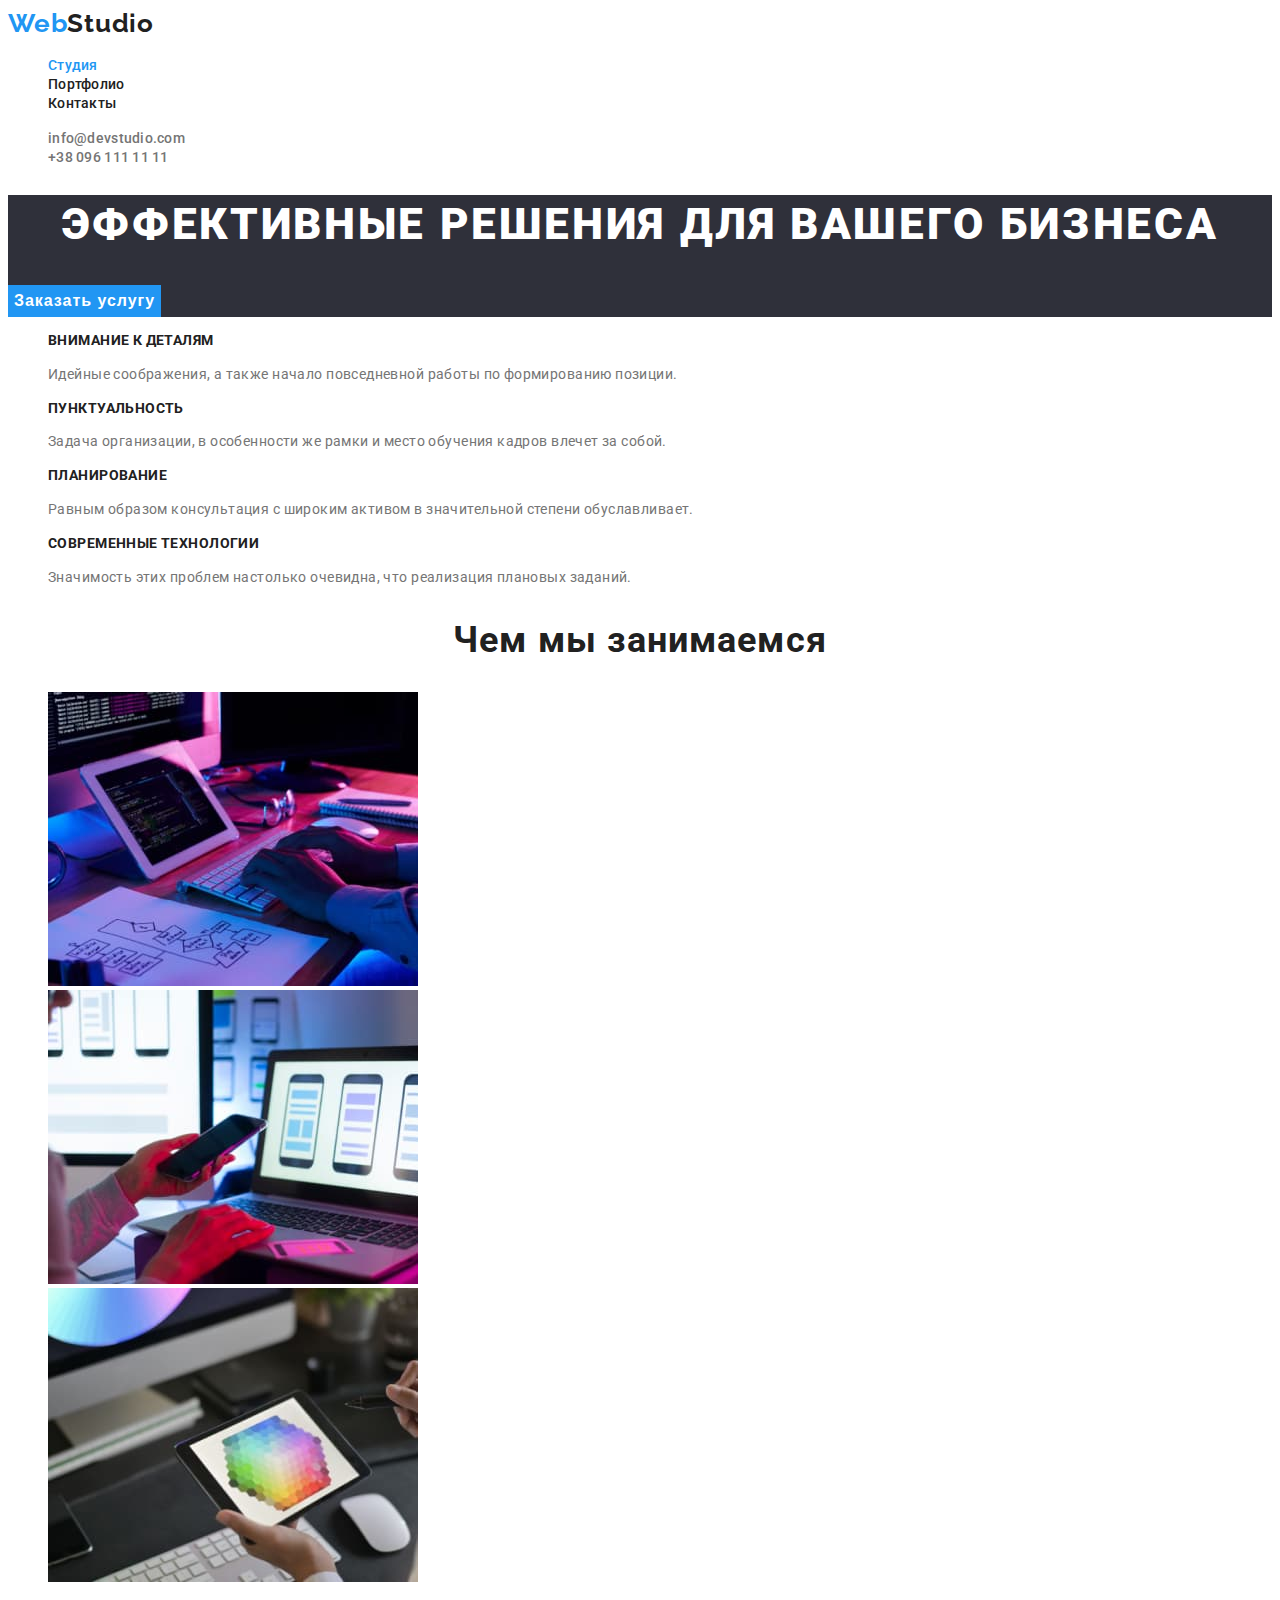
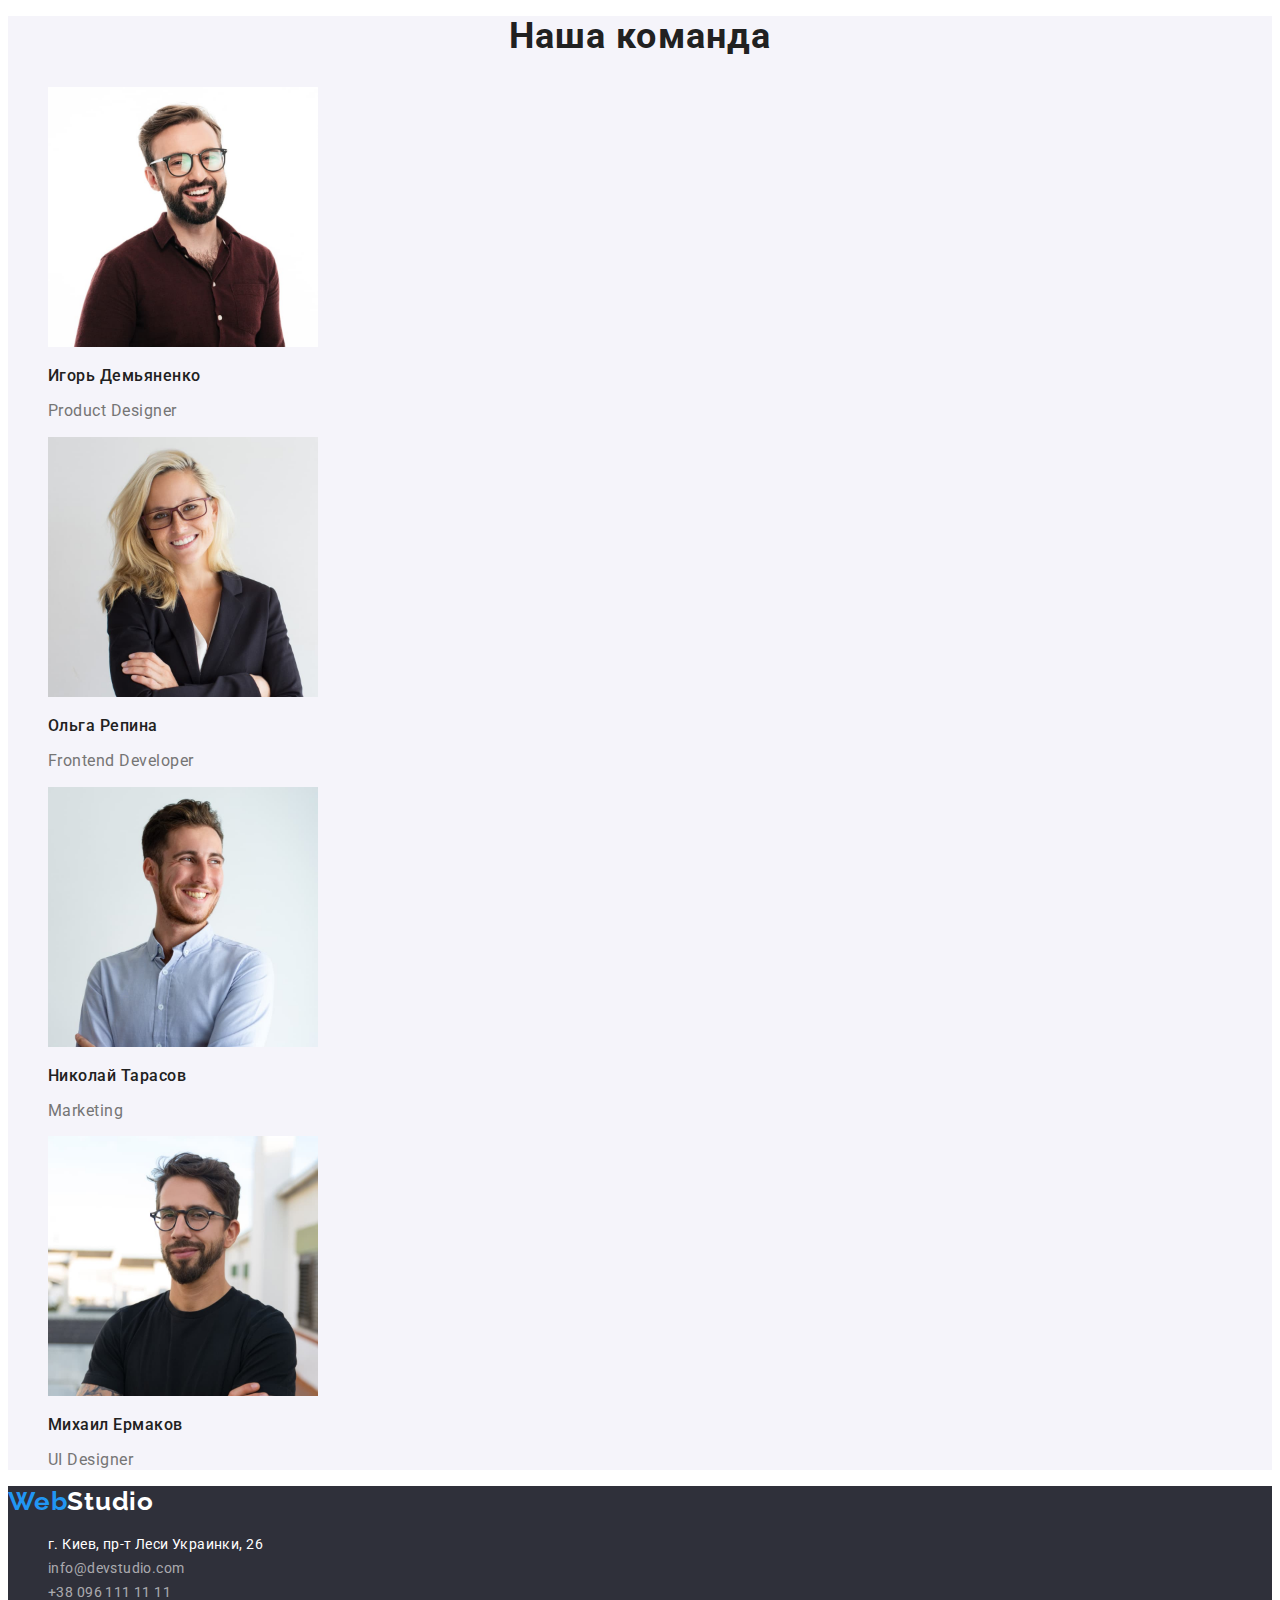
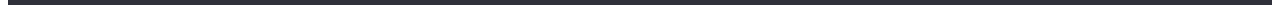
==== index.html @ 868bdbf0 "made a clone" ====
<!DOCTYPE html>
<html lang="ru">
  <head>
    <meta charset="UTF-8" />
    <meta http-equiv="X-UA-Compatible" content="IE=edge" />
    <meta name="viewport" content="width=device-width, initial-scale=1.0" />
    <title>Document</title>
    <link rel="preconnect" href="https://fonts.googleapis.com" />
    <link rel="preconnect" href="https://fonts.gstatic.com" crossorigin />
    <link
      href="https://fonts.googleapis.com/css2?family=Raleway:wght@700&family=Roboto:wght@400;500;700;900&display=swap"
      rel="stylesheet"
    />
    <link rel="stylesheet" href="./css/styles.css" />
  </head>
  <body>
    <!--Шапка сайта-->
    <header class="page-header">
      <nav>
        <a href="./" class="logo" lang="en"
          >Web<span class="accent-logo">Studio</span></a
        >
        <ul class="site-nav list">
          <li>
            <a href="./" class="link current">Студия</a>
          </li>
          <li>
            <a href="./portfolio.html" class="link">Портфолио</a>
          </li>
          <li>
            <a href="./" class="link">Контакты</a>
          </li>
        </ul>
      </nav>
      <ul class="list contact-details">
        <li>
          <a href="maito:info@devstudio.com" class="link">info@devstudio.com</a>
        </li>
        <li>
          <a href="tel:+380961111111" class="link">+38 096 111 11 11</a>
        </li>
      </ul>
    </header>
    <main>
      <!--Главный баннер-->
      <section class="hero">
        <h1 class="hero-title">ЭФФЕКТИВНЫЕ РЕШЕНИЯ ДЛЯ ВАШЕГО БИЗНЕСА</h1>
        <button type="button" class="button primary">Заказать услугу</button>
      </section>
      <!--Наши преимущества-->
      <section class="section">
        <h2 class="visually-hidden">Наши преимущества</h2>
        <ul class="list">
          <li>
            <h3 class="advantage-title">ВНИМАНИЕ К ДЕТАЛЯМ</h3>
            <p class="plain-text">
              Идейные соображения, а также начало повседневной работы по
              формированию позиции.
            </p>
          </li>
          <li>
            <h3 class="advantage-title">ПУНКТУАЛЬНОСТЬ</h3>
            <p class="plain-text">
              Задача организации, в особенности же рамки и место обучения кадров
              влечет за собой.
            </p>
          </li>
          <li>
            <h3 class="advantage-title">ПЛАНИРОВАНИЕ</h3>
            <p class="plain-text">
              Равным образом консультация с широким активом в значительной
              степени обуславливает.
            </p>
          </li>
          <li>
            <h3 class="advantage-title">СОВРЕМЕННЫЕ ТЕХНОЛОГИИ</h3>
            <p class="plain-text">
              Значимость этих проблем настолько очевидна, что реализация
              плановых заданий.
            </p>
          </li>
        </ul>
      </section>
      <!--Наша работа-->
      <section class="section">
        <h2 class="work-examples">Чем мы занимаемся</h2>
        <ul class="list">
          <li>
            <img src="./images/img.jpg" alt="box 1" width="370" height="294" />
          </li>
          <li>
            <img src="./images/img1.jpg" alt="box 2" width="370" height="294" />
          </li>
          <li>
            <img src="./images/img2.jpg" alt="box 3" width="370" height="294" />
          </li>
        </ul>
      </section>
      <!--Наша команда-->
      <section class="section-team">
        <h2 class="team">Наша команда</h2>
        <ul class="list">
          <li>
            <img
              src="./images/img3.jpg"
              alt="Игорь_Демьяненко"
              width="270"
              height="260"
            />
            <h3 class="team-title">Игорь Демьяненко</h3>
            <p class="profession">Product Designer</p>
          </li>
          <li>
            <img
              src="./images/img4.jpg"
              alt="Ольга_Репина"
              width="270"
              height="260"
            />
            <h3 class="team-title">Ольга Репина</h3>
            <p class="profession">Frontend Developer</p>
          </li>
          <li>
            <img
              src="./images/img5.jpg"
              alt="Николай_Тарасов"
              width="270"
              height="260"
            />
            <h3 class="team-title">Николай Тарасов</h3>
            <p class="profession">Marketing</p>
          </li>
          <li>
            <img
              src="./images/img6.jpg"
              alt="Михаил_Ермаков"
              width="270"
              height="260"
            />
            <h3 class="team-title">Михаил Ермаков</h3>
            <p class="profession">UI Designer</p>
          </li>
        </ul>
      </section>
    </main>
    <!--Подвал страницы-->
    <footer class="footer">
      <a href="./" class="logo" lang="en"
        >Web<span class="footer-logo">Studio</span></a
      >
      <address>
        <ul class="list">
          <li class="address-footer">г. Киев, пр-т Леси Украинки, 26</li>
          <li>
            <a class="link contact-footer" href="maito:info@devstudio.com"
              >info@devstudio.com</a
            >
          </li>
          <li>
            <a class="link contact-footer" href="tel:+380961111111"
              >+38 096 111 11 11</a
            >
          </li>
        </ul>
      </address>
    </footer>
  </body>
</html>
---- css/styles.css ----
:root {
  --title-text-color: #212121;
  --primary-text-color: #757575;
  --accent-color: #2196f3;
  --primary-white-color: #ffffff;
  --second-background-color: #f5f4fa;
  --hero-footer-color: #2f303a;
  --button-primary-focus: #188ce8
}

body {
  background-color: var(--primary-white-color);
  color: var(--title-text-color);
  font: optional; 14px;

  font-family: Roboto, sans-serif;
  letter-spacing: 0.03em;
}

.list {
  list-style: none;
}

.link {
  text-decoration: none;
}
/* logo */

.logo {
  text-decoration: none;
  font-family: Raleway, sans-serif;
  font-weight: 700;
  font-size: 26px;
  line-height: 1.19;
  letter-spacing: 0.03em;
  color: var(--accent-color);
}

.accent-logo {
  color: var(--title-text-color);
}

.footer-logo {
  color: var(--primary-white-color);
}

/* site-nav */

.site-nav .link {
  color: var(--title-text-color);
  font-weight: 500;
  font-size: 14px;
  line-height: 1.14;
  letter-spacing: 0.02em;
}
.site-nav .link:hover,
.site-nav .link:focus {
  color: var(--accent-color);
}
.site-nav .link.current {
  color: var(--accent-color);
}

.contact-details .link {
  color: var(--primary-text-color);
  font-weight: 500;
  font-size: 14px;
  line-height: 1.14;
  letter-spacing: 0.02em;
}

.contact-details .link:hover,
.contact-details .link:focus {
  color: var(--accent-color);
}

/* hero */

.hero {
  background-color: var(--hero-footer-color);
}


.button.primary {
  color: var(--primary-white-color);
  background-color: var(--accent-color);
  font-weight: 700;
  font-size: 16px;
  line-height: 1.87;
  letter-spacing: 0.06em;
  cursor: pointer;
  border: 0;
}

.button.primary:focus,
.button.primary:hover {
  background-color:var(--button-primary-focus);
  color:var(--primary-white-color);
}

.hero-title {
  color: var(--primary-white-color);
  font-weight: 900;
  font-size: 44px;
  line-height: 1.36;
  text-align: center;
  letter-spacing: 0.06em;
}

/* advantage */

.visually-hidden {
  position: absolute;
  width: 1px;
  height: 1px;
  padding: 0;
  margin: -1px;
  overflow: hidden;
  clip: rect(0, 0, 0, 0);
  white-space: nowrap;
  border: 0;
}

.advantage-title {
  color: var(--title-text-color);
  font-weight: 700;
  font-size: 14px;
  line-height: 1.14;
  letter-spacing: 0.03em;
}
.plain-text {
  color: var(--primary-text-color);
  font-weight: 400;
  font-size: 14px;
  line-height: 1.71;
  letter-spacing: 0.03em;
}

.profession {
  font-weight: 400;
font-size: 16px;
line-height: 1.18;
letter-spacing: 0.03em;
color:var(--primary-text-color);
}

.all-sites {
  font-weight: 400;
font-size: 16px;
line-height: 1.87;
letter-spacing: 0.03em;
color:var(--primary-text-color);
}

/* work-examples */
.work-examples {
  color: var(--title-text-color);
  font-weight: 700;
  font-size: 36px;
  line-height: 1.16;
  text-align: center;
  letter-spacing: 0.03em;
}

/* our team */

.section-team {
  background-color: var(--second-background-color);
}

.team {
  color: var(--title-text-color);
  font-weight: 700;
  font-size: 36px;
  line-height: 1.16;
  text-align: center;
  letter-spacing: 0.03em;
}

.team-title {
  color: var(--title-text-color);
  font-weight: 500;
  font-size: 16px;
  line-height: 1.18;
  letter-spacing: 0.03em;
}

/* footer */

.footer {
  background-color: var(--hero-footer-color);
}

.address-footer {
  color: var(--primary-white-color);
  font-style: normal;
  font-weight: 400;
  font-size: 14px;
  line-height: 1.71;
  letter-spacing: 0.03em;
}

.contact-footer {
  font-style: normal;
  font-weight: 400;
  font-size: 14px;
  line-height: 1.71;
  letter-spacing: 0.03em;
  color: rgba(255, 255, 255, 0.6);
}

/* portfolio.html */

/* filter */

.button-filter {
  background: var(--second-background-color);
  border-radius: 4px;
  font-weight: 500;
  font-size: 16px;
  line-height: 1.62;
  letter-spacing: 0.03em;
  color: var(--title-text-color);
  cursor: pointer;
  border: 0;
}

.button-filter:hover,
.button-filter:focus {
  background-color: var(--accent-color);
  color: var(--primary-white-color);
}

/* sample projects */

.title-projects {
  font-weight: 700;
  font-size: 18px;
  line-height: 2;
  letter-spacing: 0.06em;
  color: var(--title-text-color);
}
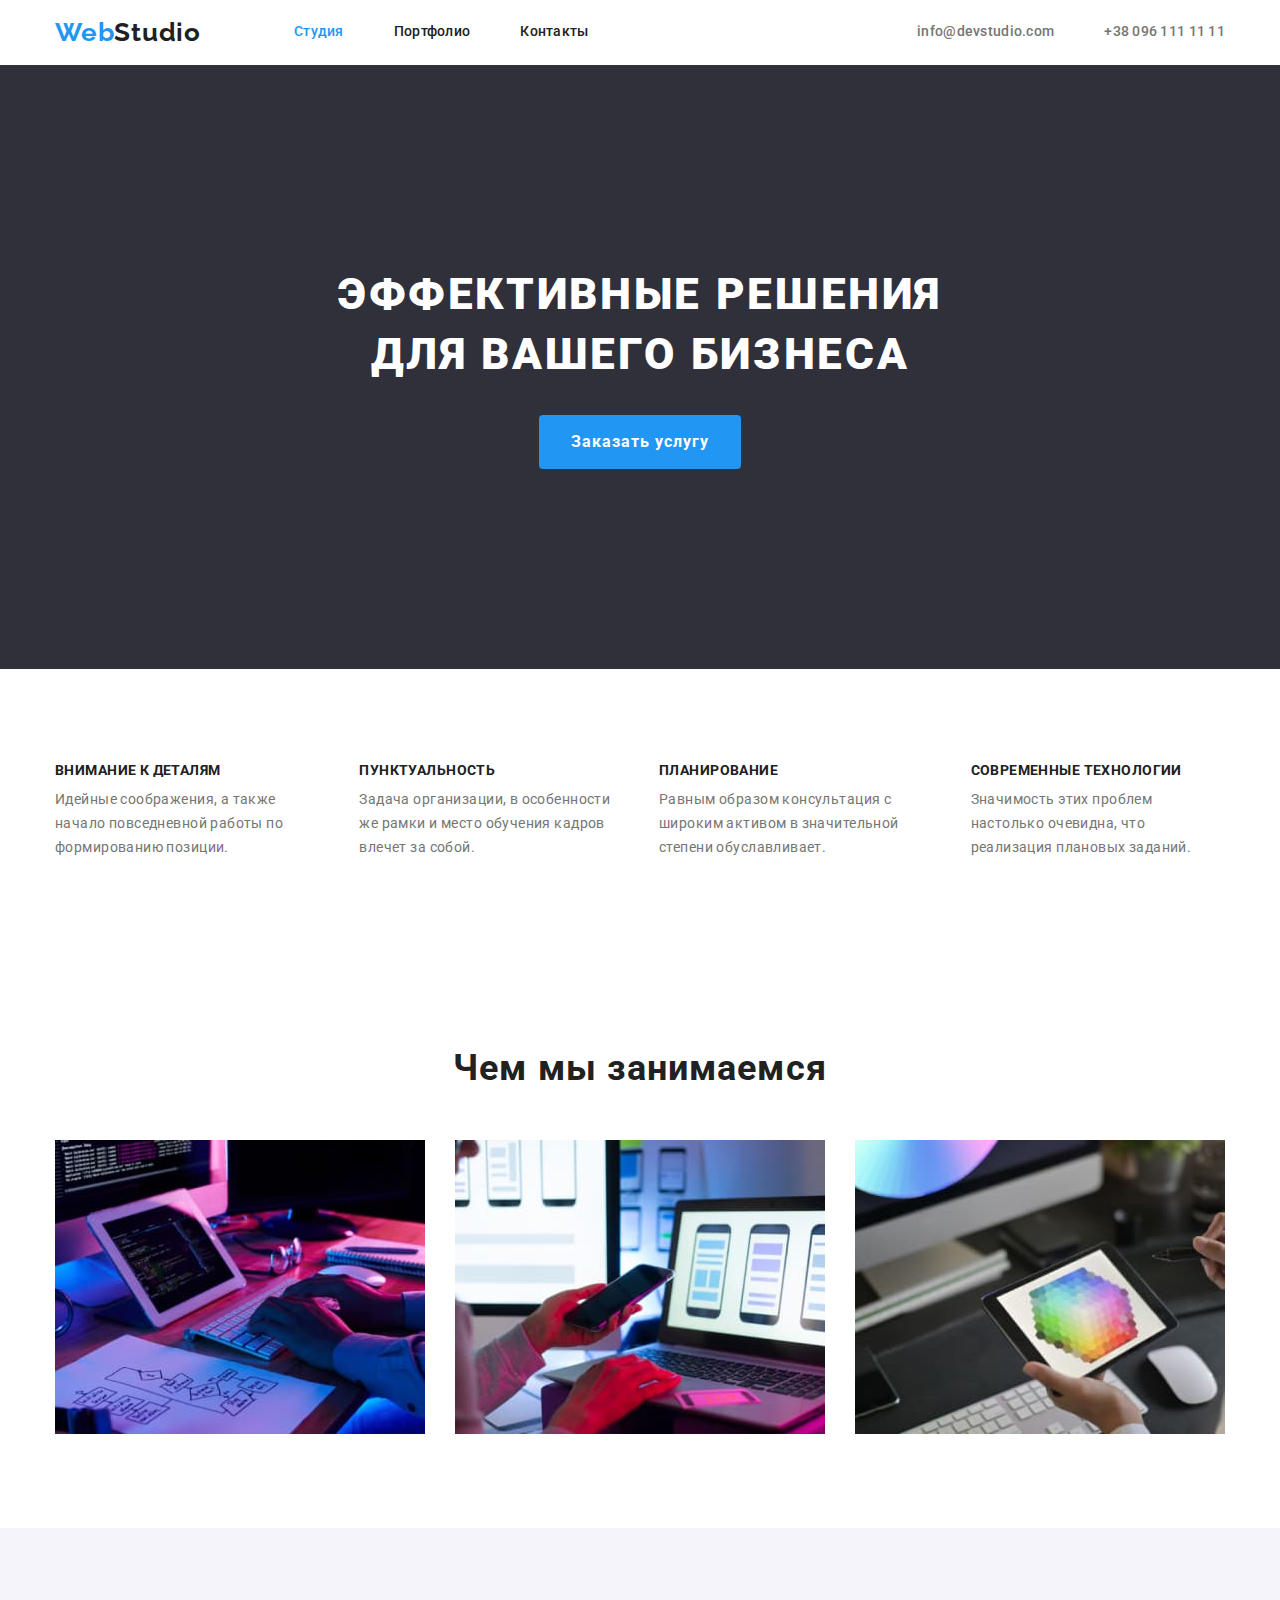
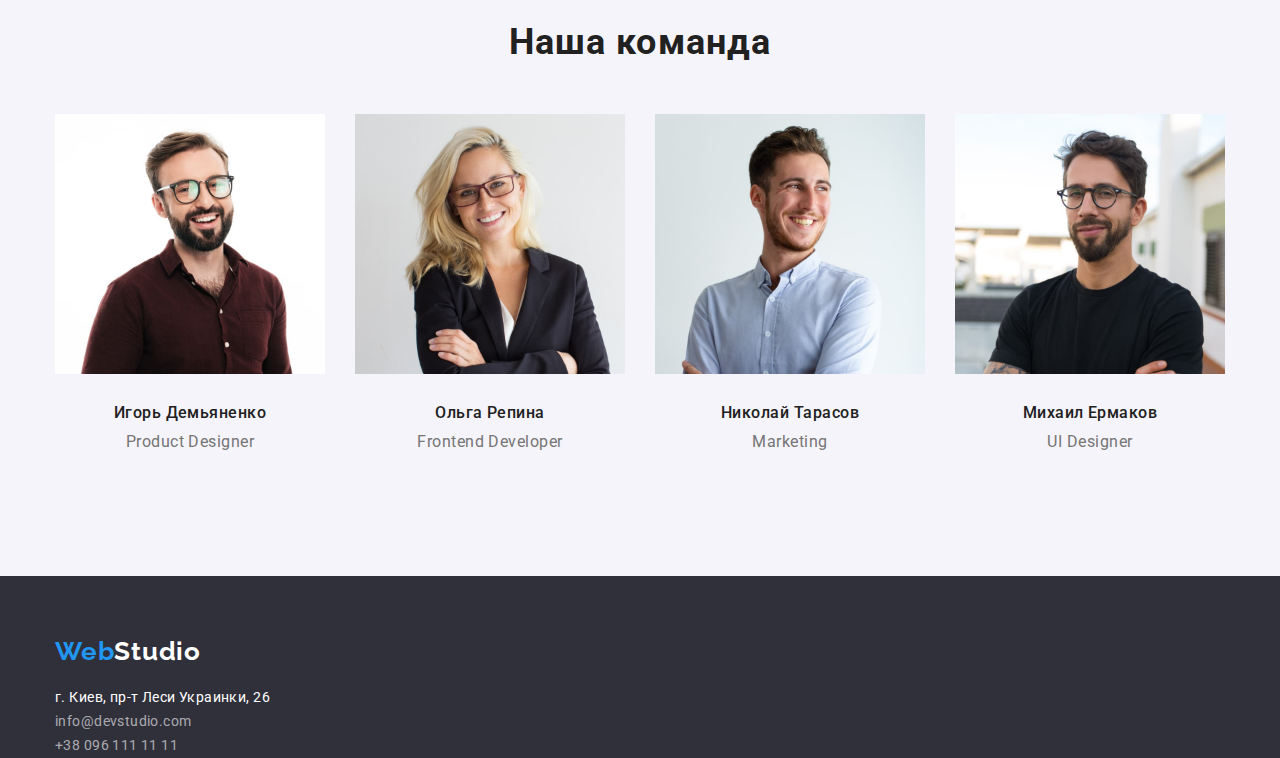
==== commit c7abd217: "making a footer" ====
--- a/index.html
+++ b/index.html
@@ -11,158 +11,195 @@
       href="https://fonts.googleapis.com/css2?family=Raleway:wght@700&family=Roboto:wght@400;500;700;900&display=swap"
       rel="stylesheet"
     />
+    <link
+      rel="stylesheet"
+      href="https://cdn.jsdelivr.net/npm/modern-normalize@1.1.0/modern-normalize.min.css"
+    />
     <link rel="stylesheet" href="./css/styles.css" />
   </head>
   <body>
     <!--Шапка сайта-->
     <header class="page-header">
-      <nav>
-        <a href="./" class="logo" lang="en"
-          >Web<span class="accent-logo">Studio</span></a
-        >
-        <ul class="site-nav list">
+      <div class="container page-header-container">
+        <nav class="page-nav">
+          <a href="./" class="logo" lang="en"
+            >Web<span class="accent-logo">Studio</span></a
+          >
+          <ul class="site-nav list">
+            <li class="menu-item">
+              <a class="menu-link link current" href="./">Студия</a>
+            </li>
+            <li class="menu-item">
+              <a class="menu-link link" href="./portfolio.html">Портфолио</a>
+            </li>
+            <li class="menu-item">
+              <a class="menu-link link" href="./">Контакты</a>
+            </li>
+          </ul>
+        </nav>
+        <ul class="list contact-details">
           <li>
-            <a href="./" class="link current">Студия</a>
-          </li>
-          <li>
-            <a href="./portfolio.html" class="link">Портфолио</a>
-          </li>
-          <li>
-            <a href="./" class="link">Контакты</a>
-          </li>
-        </ul>
-      </nav>
-      <ul class="list contact-details">
-        <li>
-          <a href="maito:info@devstudio.com" class="link">info@devstudio.com</a>
-        </li>
-        <li>
-          <a href="tel:+380961111111" class="link">+38 096 111 11 11</a>
-        </li>
-      </ul>
-    </header>
-    <main>
-      <!--Главный баннер-->
-      <section class="hero">
-        <h1 class="hero-title">ЭФФЕКТИВНЫЕ РЕШЕНИЯ ДЛЯ ВАШЕГО БИЗНЕСА</h1>
-        <button type="button" class="button primary">Заказать услугу</button>
-      </section>
-      <!--Наши преимущества-->
-      <section class="section">
-        <h2 class="visually-hidden">Наши преимущества</h2>
-        <ul class="list">
-          <li>
-            <h3 class="advantage-title">ВНИМАНИЕ К ДЕТАЛЯМ</h3>
-            <p class="plain-text">
-              Идейные соображения, а также начало повседневной работы по
-              формированию позиции.
-            </p>
-          </li>
-          <li>
-            <h3 class="advantage-title">ПУНКТУАЛЬНОСТЬ</h3>
-            <p class="plain-text">
-              Задача организации, в особенности же рамки и место обучения кадров
-              влечет за собой.
-            </p>
-          </li>
-          <li>
-            <h3 class="advantage-title">ПЛАНИРОВАНИЕ</h3>
-            <p class="plain-text">
-              Равным образом консультация с широким активом в значительной
-              степени обуславливает.
-            </p>
-          </li>
-          <li>
-            <h3 class="advantage-title">СОВРЕМЕННЫЕ ТЕХНОЛОГИИ</h3>
-            <p class="plain-text">
-              Значимость этих проблем настолько очевидна, что реализация
-              плановых заданий.
-            </p>
-          </li>
-        </ul>
-      </section>
-      <!--Наша работа-->
-      <section class="section">
-        <h2 class="work-examples">Чем мы занимаемся</h2>
-        <ul class="list">
-          <li>
-            <img src="./images/img.jpg" alt="box 1" width="370" height="294" />
-          </li>
-          <li>
-            <img src="./images/img1.jpg" alt="box 2" width="370" height="294" />
-          </li>
-          <li>
-            <img src="./images/img2.jpg" alt="box 3" width="370" height="294" />
-          </li>
-        </ul>
-      </section>
-      <!--Наша команда-->
-      <section class="section-team">
-        <h2 class="team">Наша команда</h2>
-        <ul class="list">
-          <li>
-            <img
-              src="./images/img3.jpg"
-              alt="Игорь_Демьяненко"
-              width="270"
-              height="260"
-            />
-            <h3 class="team-title">Игорь Демьяненко</h3>
-            <p class="profession">Product Designer</p>
-          </li>
-          <li>
-            <img
-              src="./images/img4.jpg"
-              alt="Ольга_Репина"
-              width="270"
-              height="260"
-            />
-            <h3 class="team-title">Ольга Репина</h3>
-            <p class="profession">Frontend Developer</p>
-          </li>
-          <li>
-            <img
-              src="./images/img5.jpg"
-              alt="Николай_Тарасов"
-              width="270"
-              height="260"
-            />
-            <h3 class="team-title">Николай Тарасов</h3>
-            <p class="profession">Marketing</p>
-          </li>
-          <li>
-            <img
-              src="./images/img6.jpg"
-              alt="Михаил_Ермаков"
-              width="270"
-              height="260"
-            />
-            <h3 class="team-title">Михаил Ермаков</h3>
-            <p class="profession">UI Designer</p>
-          </li>
-        </ul>
-      </section>
-    </main>
-    <!--Подвал страницы-->
-    <footer class="footer">
-      <a href="./" class="logo" lang="en"
-        >Web<span class="footer-logo">Studio</span></a
-      >
-      <address>
-        <ul class="list">
-          <li class="address-footer">г. Киев, пр-т Леси Украинки, 26</li>
-          <li>
-            <a class="link contact-footer" href="maito:info@devstudio.com"
+            <a class="link mail-header" href="maito:info@devstudio.com"
               >info@devstudio.com</a
             >
           </li>
           <li>
-            <a class="link contact-footer" href="tel:+380961111111"
+            <a class="link phone-header" href="tel:+380961111111"
               >+38 096 111 11 11</a
             >
           </li>
         </ul>
-      </address>
+      </div>
+    </header>
+    <main>
+      <!--Главный баннер-->
+      <section class="hero section">
+        <div class="container">
+          <h1 class="hero-title">ЭФФЕКТИВНЫЕ РЕШЕНИЯ ДЛЯ ВАШЕГО БИЗНЕСА</h1>
+          <button type="button" class="button primary">Заказать услугу</button>
+        </div>
+      </section>
+      <!--Наши преимущества-->
+      <section class="section">
+        <div class="container advantage-container">
+          <h2 class="visually-hidden">Наши преимущества</h2>
+          <ul class="list list-advantage">
+            <li>
+              <h3 class="advantage-title">ВНИМАНИЕ К ДЕТАЛЯМ</h3>
+              <p class="plain-text">
+                Идейные соображения, а также начало повседневной работы по
+                формированию позиции.
+              </p>
+            </li>
+            <li>
+              <h3 class="advantage-title">ПУНКТУАЛЬНОСТЬ</h3>
+              <p class="plain-text">
+                Задача организации, в особенности же рамки и место обучения
+                кадров влечет за собой.
+              </p>
+            </li>
+            <li>
+              <h3 class="advantage-title">ПЛАНИРОВАНИЕ</h3>
+              <p class="plain-text">
+                Равным образом консультация с широким активом в значительной
+                степени обуславливает.
+              </p>
+            </li>
+            <li>
+              <h3 class="advantage-title">СОВРЕМЕННЫЕ ТЕХНОЛОГИИ</h3>
+              <p class="plain-text">
+                Значимость этих проблем настолько очевидна, что реализация
+                плановых заданий.
+              </p>
+            </li>
+          </ul>
+        </div>
+      </section>
+      <!--Наша работа-->
+      <section class="section section-work-examples">
+        <div class="container container-work-examples">
+          <h2 class="work-examples">Чем мы занимаемся</h2>
+          <ul class="list list-work-examples">
+            <li>
+              <img
+                src="./images/img.jpg"
+                alt="box 1"
+                width="370"
+                height="294"
+              />
+            </li>
+            <li>
+              <img
+                src="./images/img1.jpg"
+                alt="box 2"
+                width="370"
+                height="294"
+              />
+            </li>
+            <li>
+              <img
+                src="./images/img2.jpg"
+                alt="box 3"
+                width="370"
+                height="294"
+              />
+            </li>
+          </ul>
+        </div>
+      </section>
+      <!--Наша команда-->
+      <section class="section section-team">
+        <div class="container container-team">
+          <h2 class="team">Наша команда</h2>
+          <ul class="list list-team">
+            <li>
+              <img
+                src="./images/img3.jpg"
+                alt="Игорь_Демьяненко"
+                width="270"
+                height="260"
+              />
+              <h3 class="team-title">Игорь Демьяненко</h3>
+              <p class="profession">Product Designer</p>
+            </li>
+            <li>
+              <img
+                src="./images/img4.jpg"
+                alt="Ольга_Репина"
+                width="270"
+                height="260"
+              />
+              <h3 class="team-title">Ольга Репина</h3>
+              <p class="profession">Frontend Developer</p>
+            </li>
+            <li>
+              <img
+                src="./images/img5.jpg"
+                alt="Николай_Тарасов"
+                width="270"
+                height="260"
+              />
+              <h3 class="team-title">Николай Тарасов</h3>
+              <p class="profession">Marketing</p>
+            </li>
+            <li>
+              <img
+                src="./images/img6.jpg"
+                alt="Михаил_Ермаков"
+                width="270"
+                height="260"
+              />
+              <h3 class="team-title">Михаил Ермаков</h3>
+              <p class="profession">UI Designer</p>
+            </li>
+          </ul>
+        </div>
+      </section>
+    </main>
+    <!--Подвал страницы-->
+    <footer class="footer">
+      <div class="container">
+        <a class="logo logo-footer" href="./" lang="en"
+          >Web<span class="footer-logo">Studio</span></a
+        >
+        <address>
+          <ul class="list footer-list">
+            <li class="address-footer">г. Киев, пр-т Леси Украинки, 26</li>
+            <li>
+              <a
+                class="link contact-footer footer-mail"
+                href="maito:info@devstudio.com"
+                >info@devstudio.com</a
+              >
+            </li>
+            <li>
+              <a class="link contact-footer footer-tel" href="tel:+380961111111"
+                >+38 096 111 11 11</a
+              >
+            </li>
+          </ul>
+        </address>
+      </div>
     </footer>
   </body>
 </html>
--- a/css/styles.css
+++ b/css/styles.css
@@ -17,6 +17,22 @@
   letter-spacing: 0.03em;
 }
 
+h1, h2,
+h3, h4, p {
+  margin-top: 0;
+  margin-bottom: 0;
+}
+
+ul {
+  margin-top: 0;
+  margin-bottom: 0;
+  padding-left: 0;
+}
+
+img {
+  display: block;
+}
+
 .list {
   list-style: none;
 }
@@ -24,6 +40,20 @@
 .link {
   text-decoration: none;
 }
+
+.container {
+  width: 1200px;
+  margin-left: auto;
+  margin-right: auto;
+  padding-left: 15px;
+  padding-right: 15px;
+}
+
+.section {
+  padding-top: 94px;
+  padding-bottom: 94px;
+}
+
 /* logo */
 
 .logo {
@@ -34,6 +64,7 @@
   line-height: 1.19;
   letter-spacing: 0.03em;
   color: var(--accent-color);
+  margin-right: 93px;
 }
 
 .accent-logo {
@@ -45,6 +76,21 @@
 }
 
 /* site-nav */
+
+.page-header-container {
+display: flex;
+align-items: center;
+}
+
+.page-nav {
+  display: flex;
+  align-items: center;
+}
+
+.site-nav {
+  display: flex;
+  align-items: center;
+}
 
 .site-nav .link {
   color: var(--title-text-color);
@@ -61,6 +107,24 @@
   color: var(--accent-color);
 }
 
+.menu-link {
+padding-top: 24px;
+padding-bottom: 25px;
+padding-left: 0;
+padding-right: 0;
+display: block;
+}
+
+.menu-item:not(:last-child){
+  margin-right: 50px;
+}
+
+.contact-details {
+  display: flex;
+  align-items: center;
+  margin-left: auto;
+}
+
 .contact-details .link {
   color: var(--primary-text-color);
   font-weight: 500;
@@ -74,12 +138,32 @@
   color: var(--accent-color);
 }
 
+.mail-header {
+margin-right: 50px;
+margin-left: auto;
+padding-top: 24px;
+padding-bottom: 25px;
+padding-left: 0;
+padding-right: 0;
+display: block;
+}
+
+.phone-header {
+padding-top: 24px;
+padding-bottom: 25px;
+padding-left: 0;
+padding-right: 0;
+display: block;
+}
+
 /* hero */
 
 .hero {
   background-color: var(--hero-footer-color);
-}
-
+  max-width: 1600px;
+  padding: 200px 0;
+  margin: 0 auto;
+}
 
 .button.primary {
   color: var(--primary-white-color);
@@ -90,6 +174,10 @@
   letter-spacing: 0.06em;
   cursor: pointer;
   border: 0;
+  border-radius: 4px;
+  padding: 12px 32px;
+  display: block;
+  margin: 0 auto;
 }
 
 .button.primary:focus,
@@ -101,6 +189,9 @@
 .hero-title {
   color: var(--primary-white-color);
   font-weight: 900;
+  max-width: 696px;
+  margin: 0 auto;
+  margin-bottom: 30px;
   font-size: 44px;
   line-height: 1.36;
   text-align: center;
@@ -121,12 +212,18 @@
   border: 0;
 }
 
+.list-advantage {
+  display: flex;
+  gap: 30px;
+}
+
 .advantage-title {
   color: var(--title-text-color);
   font-weight: 700;
   font-size: 14px;
   line-height: 1.14;
   letter-spacing: 0.03em;
+  margin-bottom: 10px;
 }
 .plain-text {
   color: var(--primary-text-color);
@@ -153,6 +250,7 @@
 }
 
 /* work-examples */
+
 .work-examples {
   color: var(--title-text-color);
   font-weight: 700;
@@ -160,6 +258,12 @@
   line-height: 1.16;
   text-align: center;
   letter-spacing: 0.03em;
+  margin-bottom: 50px;
+}
+
+.list-work-examples {
+  display: flex;
+  gap: 30px;
 }
 
 /* our team */
@@ -168,6 +272,11 @@
   background-color: var(--second-background-color);
 }
 
+.list-team {
+  display: flex;
+  gap: 30px;
+}
+
 .team {
   color: var(--title-text-color);
   font-weight: 700;
@@ -175,6 +284,7 @@
   line-height: 1.16;
   text-align: center;
   letter-spacing: 0.03em;
+  margin-bottom: 50px;
 }
 
 .team-title {
@@ -183,12 +293,27 @@
   font-size: 16px;
   line-height: 1.18;
   letter-spacing: 0.03em;
+  text-align: center;
+  margin-bottom: 10px;
+  margin-top: 30px;
+}
+
+.profession {
+  margin-bottom: 30px;
+  text-align: center;
 }
 
 /* footer */
 
 .footer {
   background-color: var(--hero-footer-color);
+}
+
+.logo-footer {
+  display: block;
+  padding-top: 60px;
+  margin-bottom: 20px;
+  width: 145px;
 }
 
 .address-footer {
@@ -225,6 +350,7 @@
   border: 0;
 }
 
+.button-filter.current,
 .button-filter:hover,
 .button-filter:focus {
   background-color: var(--accent-color);
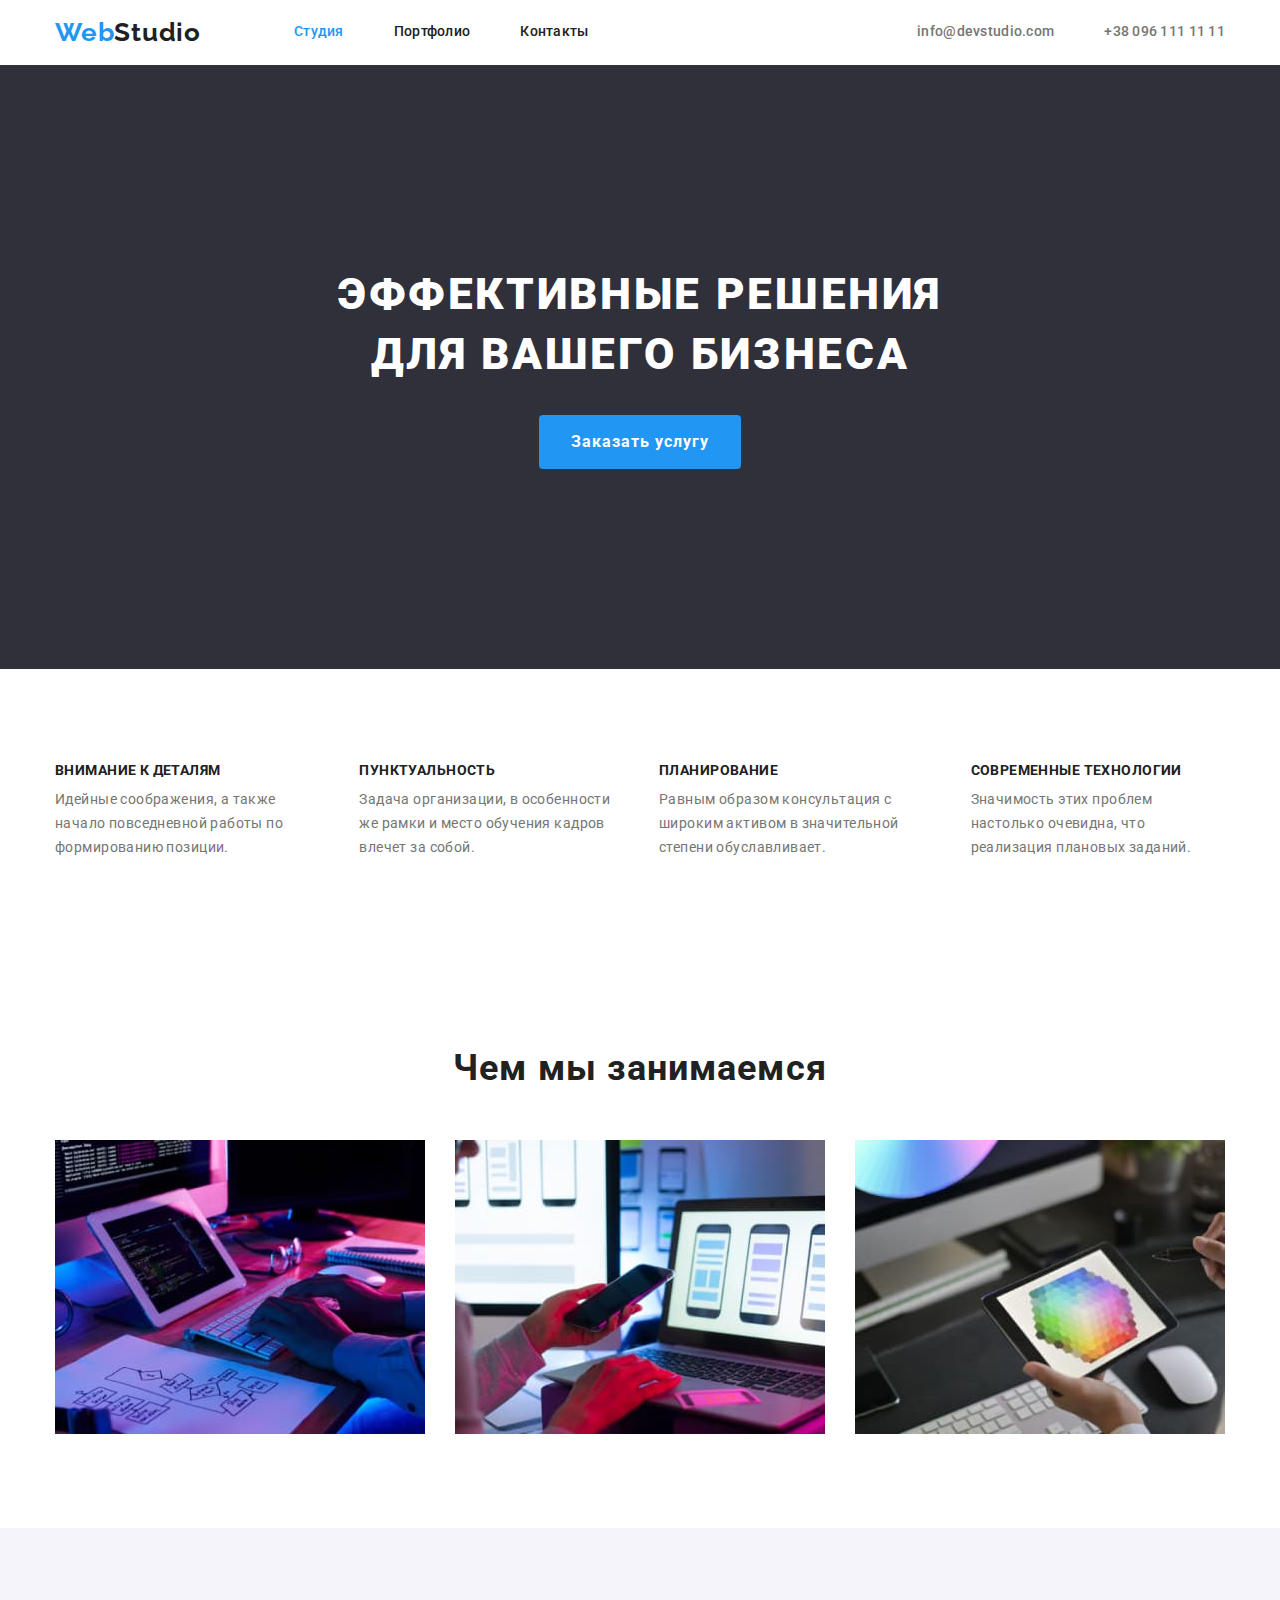
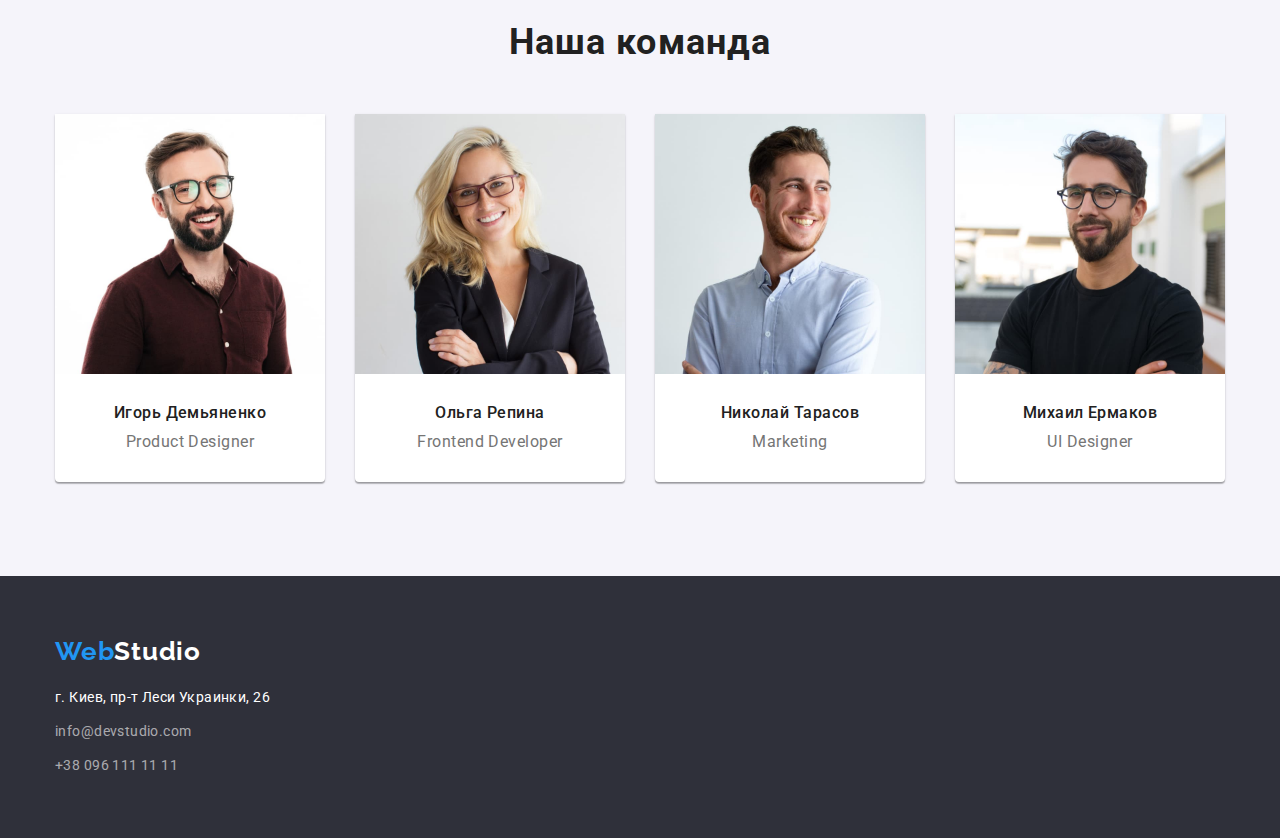
==== commit 50787b78: "Finif first page" ====
--- a/index.html
+++ b/index.html
@@ -100,7 +100,7 @@
         <div class="container container-work-examples">
           <h2 class="work-examples">Чем мы занимаемся</h2>
           <ul class="list list-work-examples">
-            <li>
+            <li class="card-examples">
               <img
                 src="./images/img.jpg"
                 alt="box 1"
@@ -108,7 +108,7 @@
                 height="294"
               />
             </li>
-            <li>
+            <li class="card-examples">
               <img
                 src="./images/img1.jpg"
                 alt="box 2"
@@ -116,7 +116,7 @@
                 height="294"
               />
             </li>
-            <li>
+            <li class="card-examples">
               <img
                 src="./images/img2.jpg"
                 alt="box 3"
@@ -132,7 +132,7 @@
         <div class="container container-team">
           <h2 class="team">Наша команда</h2>
           <ul class="list list-team">
-            <li>
+            <li class="card-team">
               <img
                 src="./images/img3.jpg"
                 alt="Игорь_Демьяненко"
@@ -142,7 +142,7 @@
               <h3 class="team-title">Игорь Демьяненко</h3>
               <p class="profession">Product Designer</p>
             </li>
-            <li>
+            <li class="card-team">
               <img
                 src="./images/img4.jpg"
                 alt="Ольга_Репина"
@@ -152,7 +152,7 @@
               <h3 class="team-title">Ольга Репина</h3>
               <p class="profession">Frontend Developer</p>
             </li>
-            <li>
+            <li class="card-team">
               <img
                 src="./images/img5.jpg"
                 alt="Николай_Тарасов"
@@ -162,7 +162,7 @@
               <h3 class="team-title">Николай Тарасов</h3>
               <p class="profession">Marketing</p>
             </li>
-            <li>
+            <li class="card-team">
               <img
                 src="./images/img6.jpg"
                 alt="Михаил_Ермаков"
--- a/css/styles.css
+++ b/css/styles.css
@@ -251,6 +251,10 @@
 
 /* work-examples */
 
+.card-examples {
+  flex-basis: calc((100% - 60px) / 3);
+}
+
 .work-examples {
   color: var(--title-text-color);
   font-weight: 700;
@@ -270,6 +274,15 @@
 
 .section-team {
   background-color: var(--second-background-color);
+}
+
+.card-team {
+  flex-basis: calc((100% - 90px) / 4);
+  border-radius: 0px 0px 4px 4px;
+  background-color: var(--primary-white-color);
+  box-shadow: 0px 1px 3px rgba(0, 0, 0, 0.12), 
+  0px 1px 1px rgba(0, 0, 0, 0.14), 
+  0px 2px 1px rgba(0, 0, 0, 0.2);
 }
 
 .list-team {
@@ -332,6 +345,17 @@
   line-height: 1.71;
   letter-spacing: 0.03em;
   color: rgba(255, 255, 255, 0.6);
+}
+
+.footer-mail {
+  display: block;
+  margin-top: 10px;
+}
+
+.footer-tel {
+  display: block;
+  margin-top: 10px;
+  padding-bottom: 60px;
 }
 
 /* portfolio.html */
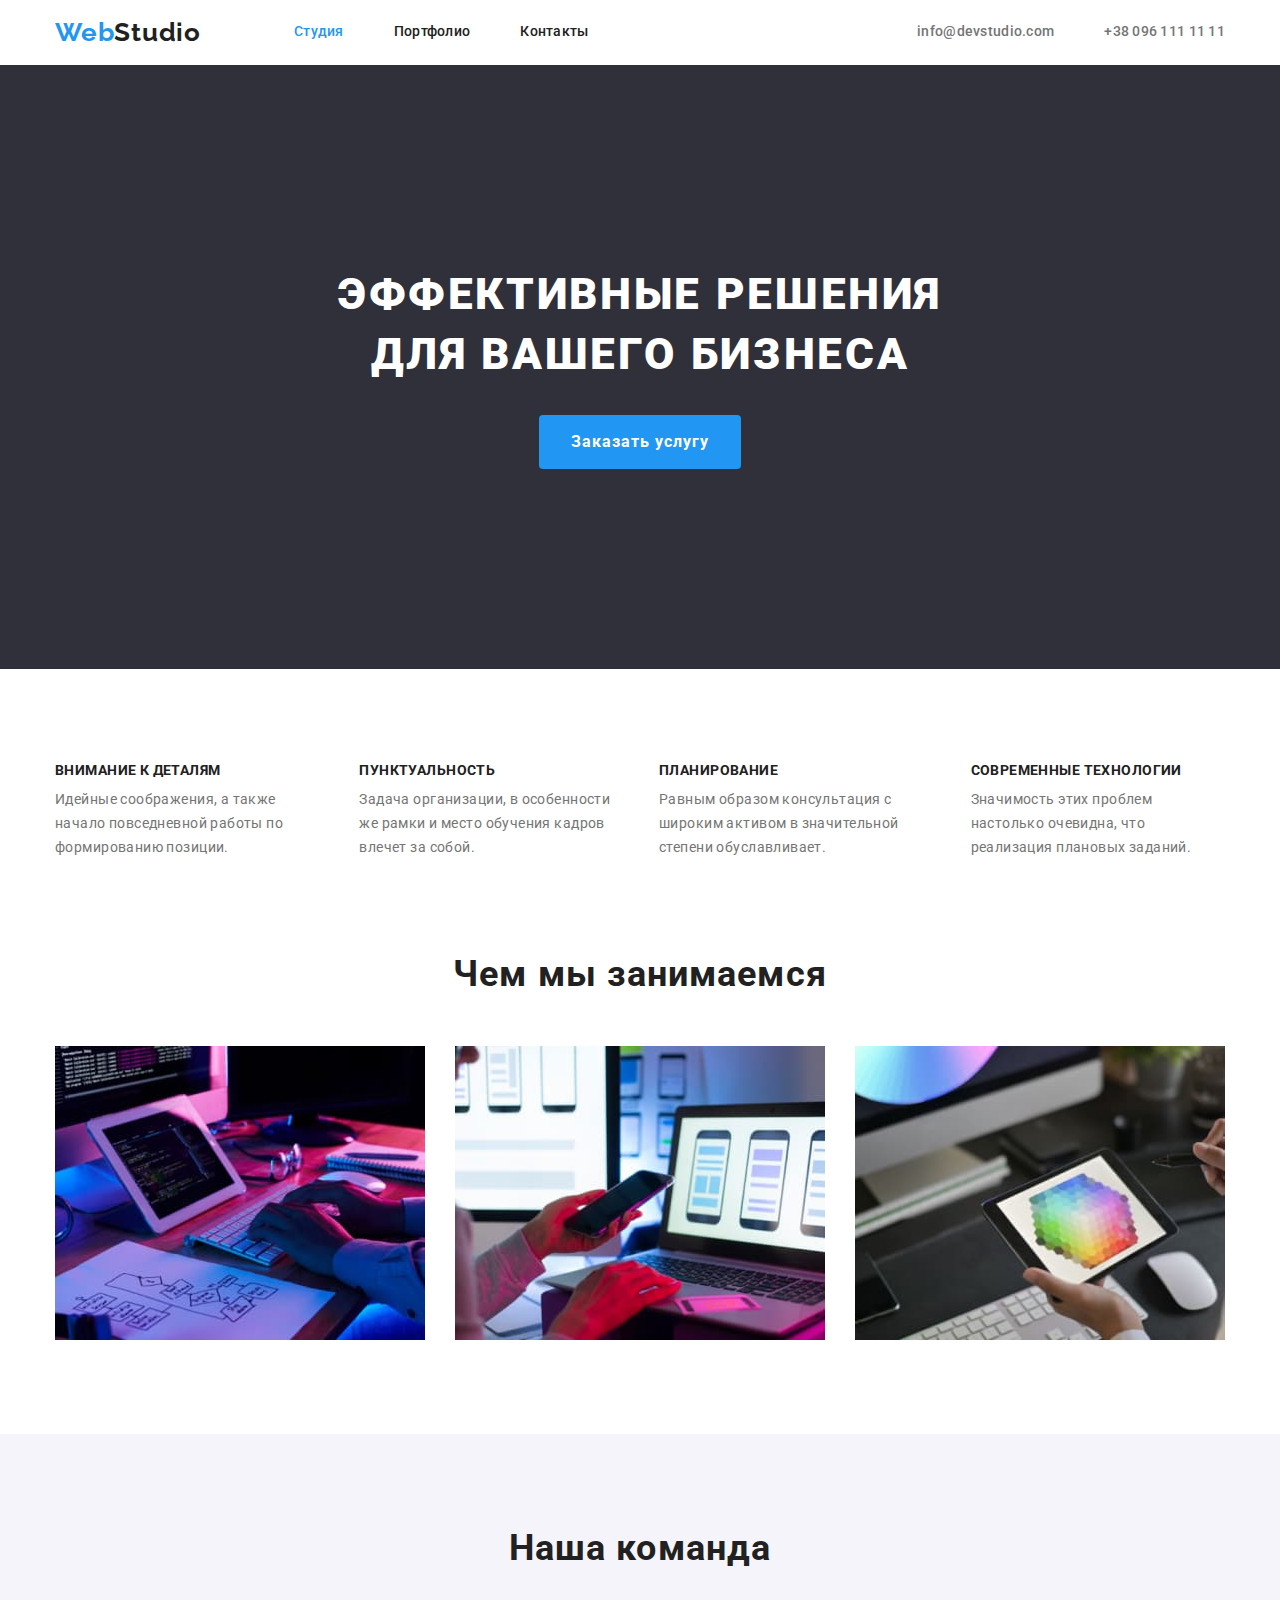
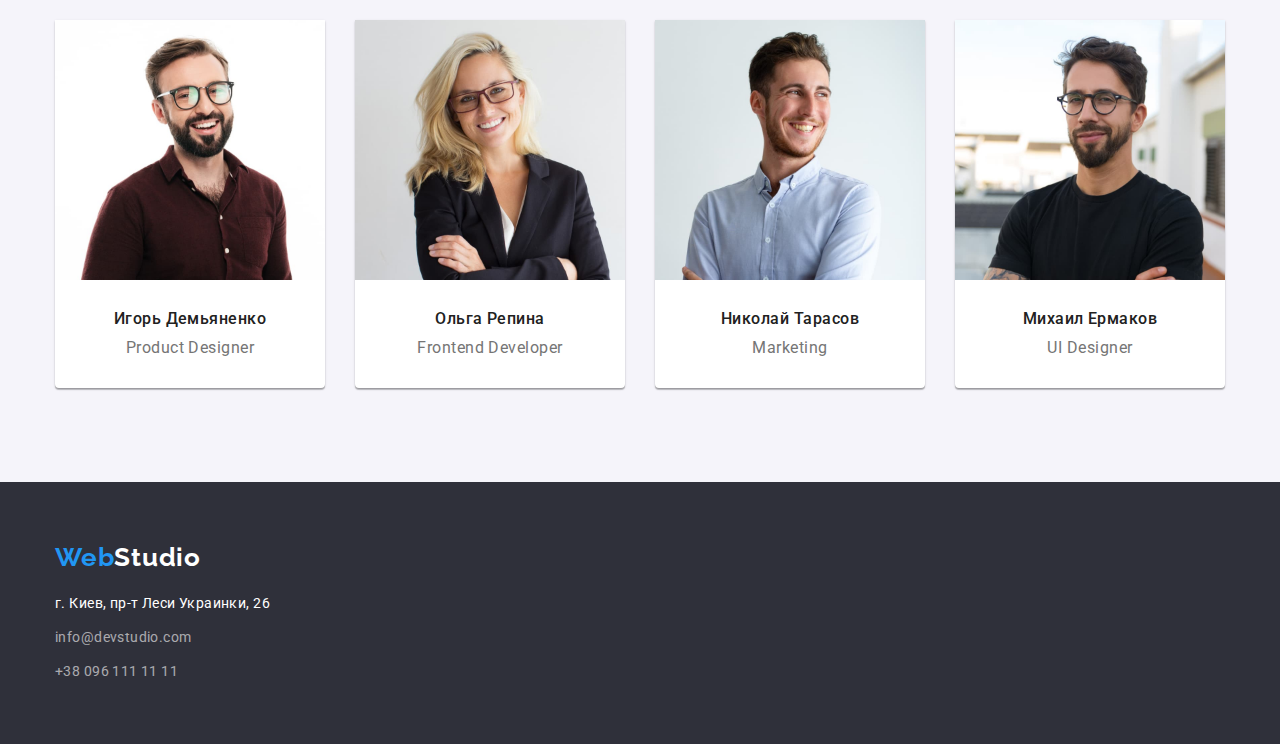
==== commit 0df6677f: "homework #3 completed" ====
--- a/index.html
+++ b/index.html
@@ -60,41 +60,39 @@
         </div>
       </section>
       <!--Наши преимущества-->
-      <section class="section">
-        <div class="container advantage-container">
-          <h2 class="visually-hidden">Наши преимущества</h2>
-          <ul class="list list-advantage">
-            <li>
-              <h3 class="advantage-title">ВНИМАНИЕ К ДЕТАЛЯМ</h3>
-              <p class="plain-text">
-                Идейные соображения, а также начало повседневной работы по
-                формированию позиции.
-              </p>
-            </li>
-            <li>
-              <h3 class="advantage-title">ПУНКТУАЛЬНОСТЬ</h3>
-              <p class="plain-text">
-                Задача организации, в особенности же рамки и место обучения
-                кадров влечет за собой.
-              </p>
-            </li>
-            <li>
-              <h3 class="advantage-title">ПЛАНИРОВАНИЕ</h3>
-              <p class="plain-text">
-                Равным образом консультация с широким активом в значительной
-                степени обуславливает.
-              </p>
-            </li>
-            <li>
-              <h3 class="advantage-title">СОВРЕМЕННЫЕ ТЕХНОЛОГИИ</h3>
-              <p class="plain-text">
-                Значимость этих проблем настолько очевидна, что реализация
-                плановых заданий.
-              </p>
-            </li>
-          </ul>
-        </div>
-      </section>
+      <div class="container advantage-container">
+        <h2 class="visually-hidden">Наши преимущества</h2>
+        <ul class="list list-advantage">
+          <li>
+            <h3 class="advantage-title">ВНИМАНИЕ К ДЕТАЛЯМ</h3>
+            <p class="plain-text">
+              Идейные соображения, а также начало повседневной работы по
+              формированию позиции.
+            </p>
+          </li>
+          <li>
+            <h3 class="advantage-title">ПУНКТУАЛЬНОСТЬ</h3>
+            <p class="plain-text">
+              Задача организации, в особенности же рамки и место обучения кадров
+              влечет за собой.
+            </p>
+          </li>
+          <li>
+            <h3 class="advantage-title">ПЛАНИРОВАНИЕ</h3>
+            <p class="plain-text">
+              Равным образом консультация с широким активом в значительной
+              степени обуславливает.
+            </p>
+          </li>
+          <li>
+            <h3 class="advantage-title">СОВРЕМЕННЫЕ ТЕХНОЛОГИИ</h3>
+            <p class="plain-text">
+              Значимость этих проблем настолько очевидна, что реализация
+              плановых заданий.
+            </p>
+          </li>
+        </ul>
+      </div>
       <!--Наша работа-->
       <section class="section section-work-examples">
         <div class="container container-work-examples">
@@ -129,7 +127,7 @@
       </section>
       <!--Наша команда-->
       <section class="section section-team">
-        <div class="container container-team">
+        <div class="container">
           <h2 class="team">Наша команда</h2>
           <ul class="list list-team">
             <li class="card-team">
@@ -139,8 +137,10 @@
                 width="270"
                 height="260"
               />
-              <h3 class="team-title">Игорь Демьяненко</h3>
-              <p class="profession">Product Designer</p>
+              <div class="team-profession-title">
+                <h3 class="team-title">Игорь Демьяненко</h3>
+                <p class="profession">Product Designer</p>
+              </div>
             </li>
             <li class="card-team">
               <img
@@ -149,8 +149,10 @@
                 width="270"
                 height="260"
               />
-              <h3 class="team-title">Ольга Репина</h3>
-              <p class="profession">Frontend Developer</p>
+              <div class="team-profession-title">
+                <h3 class="team-title">Ольга Репина</h3>
+                <p class="profession">Frontend Developer</p>
+              </div>
             </li>
             <li class="card-team">
               <img
@@ -159,8 +161,10 @@
                 width="270"
                 height="260"
               />
-              <h3 class="team-title">Николай Тарасов</h3>
-              <p class="profession">Marketing</p>
+              <div class="team-profession-title">
+                <h3 class="team-title">Николай Тарасов</h3>
+                <p class="profession">Marketing</p>
+              </div>
             </li>
             <li class="card-team">
               <img
@@ -169,8 +173,10 @@
                 width="270"
                 height="260"
               />
-              <h3 class="team-title">Михаил Ермаков</h3>
-              <p class="profession">UI Designer</p>
+              <div class="team-profession-title">
+                <h3 class="team-title">Михаил Ермаков</h3>
+                <p class="profession">UI Designer</p>
+              </div>
             </li>
           </ul>
         </div>
--- a/css/styles.css
+++ b/css/styles.css
@@ -200,6 +200,10 @@
 
 /* advantage */
 
+.advantage-container {
+  padding-top: 94px;
+}
+
 .visually-hidden {
   position: absolute;
   width: 1px;
@@ -247,6 +251,7 @@
 line-height: 1.87;
 letter-spacing: 0.03em;
 color:var(--primary-text-color);
+margin-top: 4px;
 }
 
 /* work-examples */
@@ -287,6 +292,7 @@
 
 .list-team {
   display: flex;
+  flex-wrap: wrap;
   gap: 30px;
 }
 
@@ -307,13 +313,16 @@
   line-height: 1.18;
   letter-spacing: 0.03em;
   text-align: center;
-  margin-bottom: 10px;
-  margin-top: 30px;
+}
+
+.team-profession-title {
+  padding-top: 30px;
+  padding-bottom: 30px;
 }
 
 .profession {
-  margin-bottom: 30px;
   text-align: center;
+  margin-top: 10px;
 }
 
 /* footer */
@@ -361,6 +370,23 @@
 /* portfolio.html */
 
 /* filter */
+
+.projects-container {
+  display: flex;
+  align-items: center;
+  padding-bottom: 34px;
+}
+
+.list-projects {
+  display: flex;
+  align-items: center;
+  margin-left: auto;
+  margin-right: auto;
+}
+
+.projects-menu:not(:last-child){
+  margin-right: 8px;
+}
 
 .button-filter {
   background: var(--second-background-color);
@@ -383,6 +409,12 @@
 
 /* sample projects */
 
+.sample-projects {
+  display: flex;
+  flex-wrap: wrap;
+  gap: 30px;
+}
+
 .title-projects {
   font-weight: 700;
   font-size: 18px;
@@ -390,3 +422,14 @@
   letter-spacing: 0.06em;
   color: var(--title-text-color);
 }
+
+.projects-cart {
+flex-basis: calc((100% - 60px) / 3);
+}
+
+.projects-title-sites {
+border: 1px solid #EEEEEE;
+padding: 20px 24px;
+border-top: none;
+background-color: var(--primary-white-color);
+}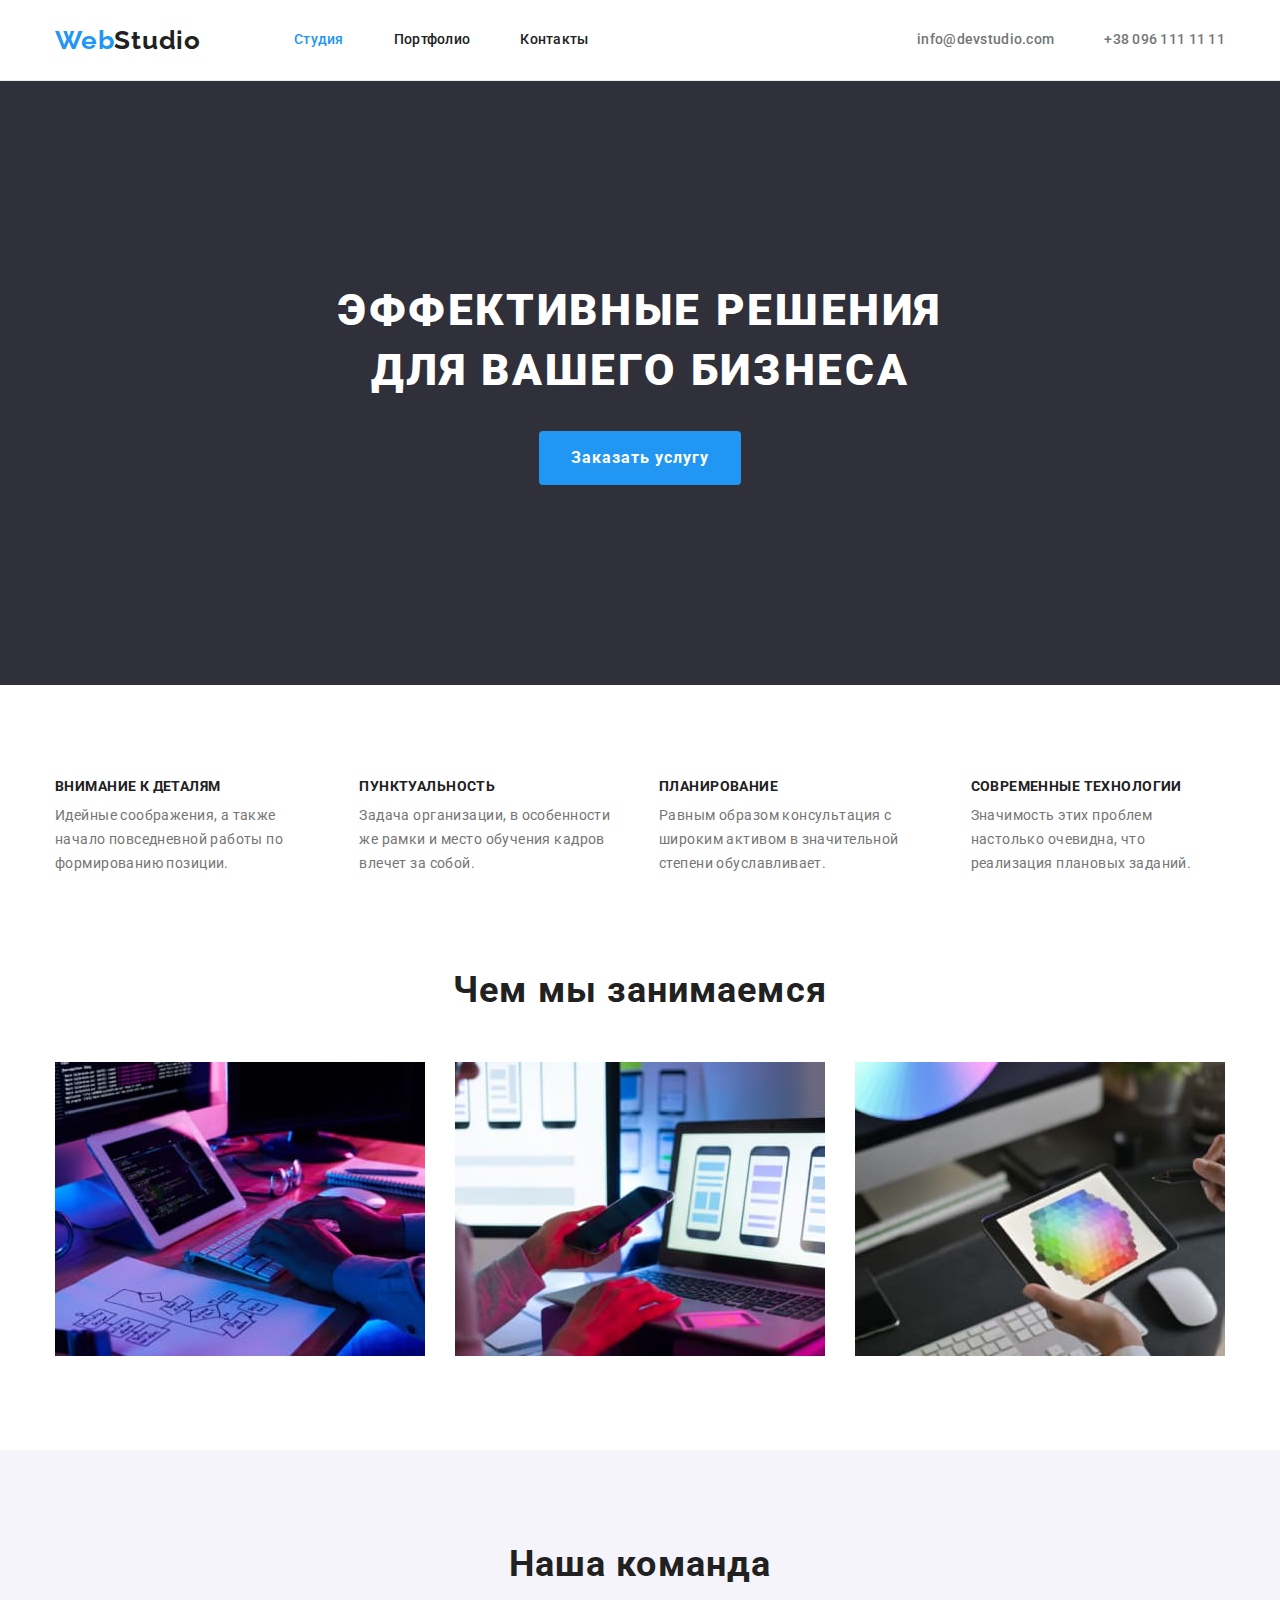
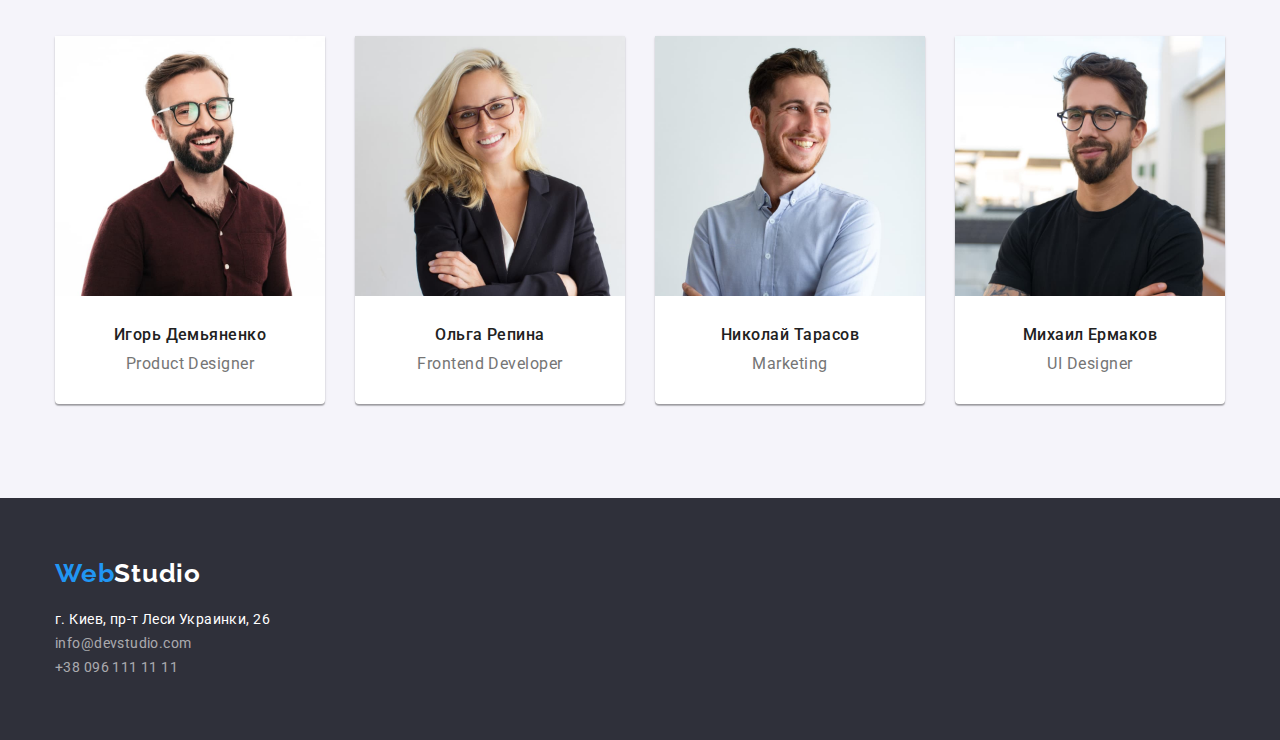
==== commit 93c6f0bf: "fixed bugs" ====
--- a/index.html
+++ b/index.html
@@ -38,7 +38,7 @@
           </ul>
         </nav>
         <ul class="list contact-details">
-          <li>
+          <li class="mail-link">
             <a class="link mail-header" href="maito:info@devstudio.com"
               >info@devstudio.com</a
             >
@@ -60,39 +60,41 @@
         </div>
       </section>
       <!--Наши преимущества-->
-      <div class="container advantage-container">
-        <h2 class="visually-hidden">Наши преимущества</h2>
-        <ul class="list list-advantage">
-          <li>
-            <h3 class="advantage-title">ВНИМАНИЕ К ДЕТАЛЯМ</h3>
-            <p class="plain-text">
-              Идейные соображения, а также начало повседневной работы по
-              формированию позиции.
-            </p>
-          </li>
-          <li>
-            <h3 class="advantage-title">ПУНКТУАЛЬНОСТЬ</h3>
-            <p class="plain-text">
-              Задача организации, в особенности же рамки и место обучения кадров
-              влечет за собой.
-            </p>
-          </li>
-          <li>
-            <h3 class="advantage-title">ПЛАНИРОВАНИЕ</h3>
-            <p class="plain-text">
-              Равным образом консультация с широким активом в значительной
-              степени обуславливает.
-            </p>
-          </li>
-          <li>
-            <h3 class="advantage-title">СОВРЕМЕННЫЕ ТЕХНОЛОГИИ</h3>
-            <p class="plain-text">
-              Значимость этих проблем настолько очевидна, что реализация
-              плановых заданий.
-            </p>
-          </li>
-        </ul>
-      </div>
+      <section class="advantage-section">
+        <div class="container">
+          <h2 class="visually-hidden">Наши преимущества</h2>
+          <ul class="list list-advantage">
+            <li>
+              <h3 class="advantage-title">ВНИМАНИЕ К ДЕТАЛЯМ</h3>
+              <p class="plain-text">
+                Идейные соображения, а также начало повседневной работы по
+                формированию позиции.
+              </p>
+            </li>
+            <li>
+              <h3 class="advantage-title">ПУНКТУАЛЬНОСТЬ</h3>
+              <p class="plain-text">
+                Задача организации, в особенности же рамки и место обучения
+                кадров влечет за собой.
+              </p>
+            </li>
+            <li>
+              <h3 class="advantage-title">ПЛАНИРОВАНИЕ</h3>
+              <p class="plain-text">
+                Равным образом консультация с широким активом в значительной
+                степени обуславливает.
+              </p>
+            </li>
+            <li>
+              <h3 class="advantage-title">СОВРЕМЕННЫЕ ТЕХНОЛОГИИ</h3>
+              <p class="plain-text">
+                Значимость этих проблем настолько очевидна, что реализация
+                плановых заданий.
+              </p>
+            </li>
+          </ul>
+        </div>
+      </section>
       <!--Наша работа-->
       <section class="section section-work-examples">
         <div class="container container-work-examples">
--- a/css/styles.css
+++ b/css/styles.css
@@ -77,6 +77,10 @@
 
 /* site-nav */
 
+.page-header {
+  border-bottom: 1px solid #ECECEC;
+}
+
 .page-header-container {
 display: flex;
 align-items: center;
@@ -108,8 +112,8 @@
 }
 
 .menu-link {
-padding-top: 24px;
-padding-bottom: 25px;
+padding-top: 32px;
+padding-bottom: 32px;
 padding-left: 0;
 padding-right: 0;
 display: block;
@@ -138,8 +142,11 @@
   color: var(--accent-color);
 }
 
+.mail-link {
+  margin-right: 50px;
+}
+
 .mail-header {
-margin-right: 50px;
 margin-left: auto;
 padding-top: 24px;
 padding-bottom: 25px;
@@ -200,7 +207,7 @@
 
 /* advantage */
 
-.advantage-container {
+.advantage-section {
   padding-top: 94px;
 }
 
@@ -328,12 +335,12 @@
 /* footer */
 
 .footer {
+  padding: 60px 0;
   background-color: var(--hero-footer-color);
 }
 
 .logo-footer {
   display: block;
-  padding-top: 60px;
   margin-bottom: 20px;
   width: 145px;
 }
@@ -357,14 +364,11 @@
 }
 
 .footer-mail {
-  display: block;
   margin-top: 10px;
 }
 
 .footer-tel {
-  display: block;
   margin-top: 10px;
-  padding-bottom: 60px;
 }
 
 /* portfolio.html */
@@ -374,7 +378,7 @@
 .projects-container {
   display: flex;
   align-items: center;
-  padding-bottom: 34px;
+ margin-bottom: 50px;
 }
 
 .list-projects {
@@ -394,6 +398,7 @@
   font-weight: 500;
   font-size: 16px;
   line-height: 1.62;
+  padding: 6px 22px;
   letter-spacing: 0.03em;
   color: var(--title-text-color);
   cursor: pointer;
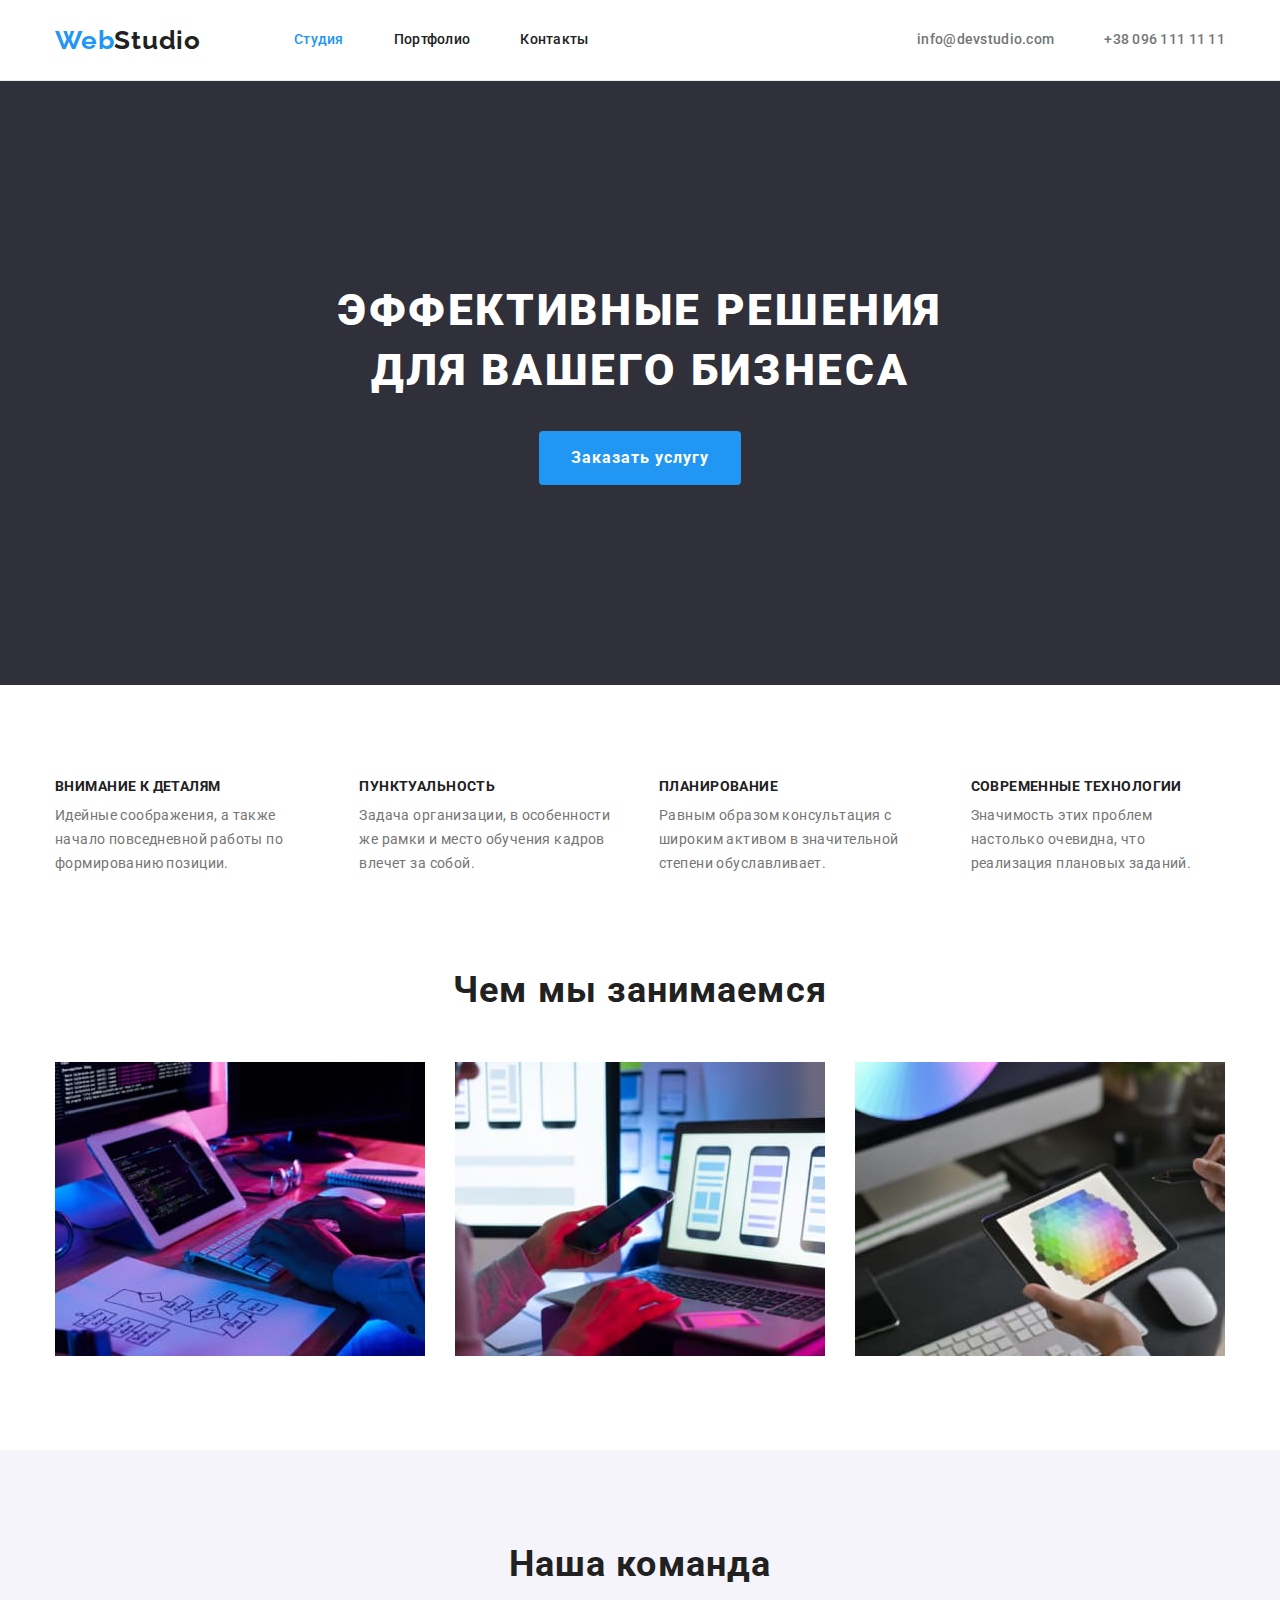
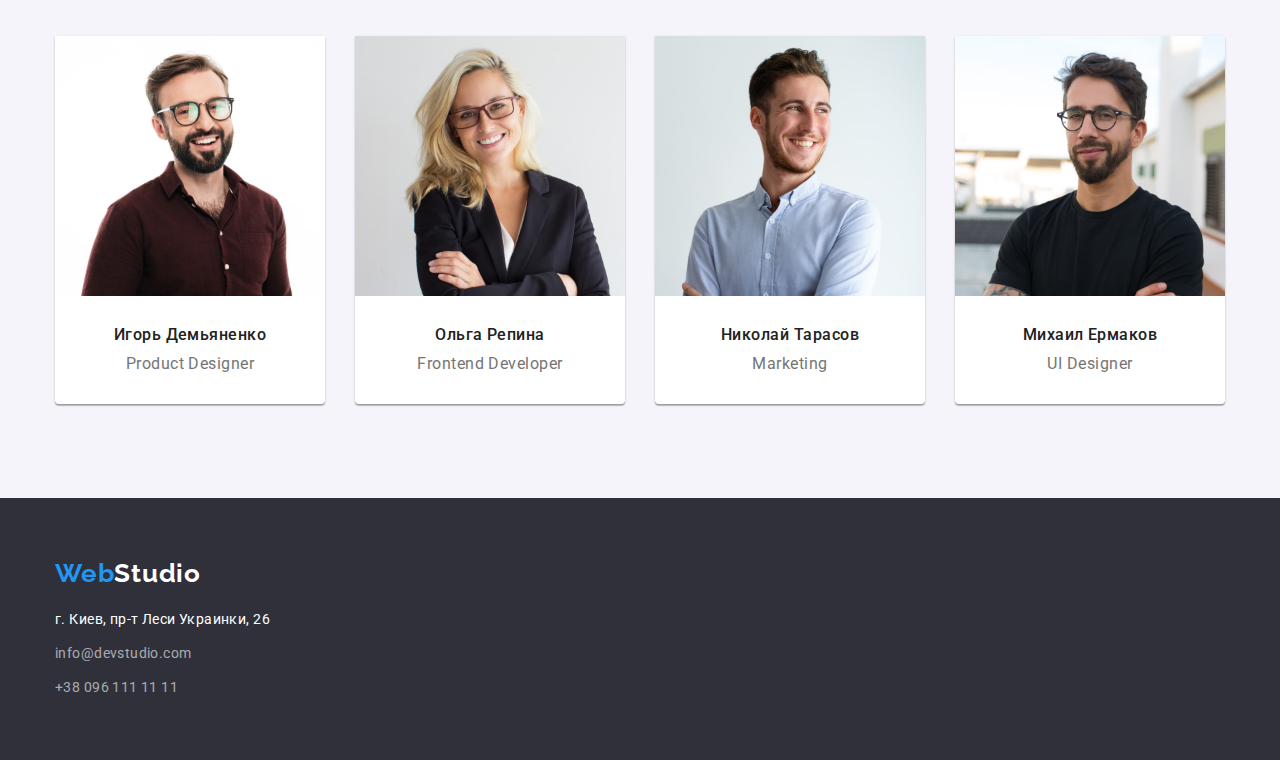
==== commit b34762e2: "handed in homework" ====
--- a/index.html
+++ b/index.html
@@ -193,15 +193,13 @@
         <address>
           <ul class="list footer-list">
             <li class="address-footer">г. Киев, пр-т Леси Украинки, 26</li>
-            <li>
-              <a
-                class="link contact-footer footer-mail"
-                href="maito:info@devstudio.com"
+            <li class="footer-mail">
+              <a class="link contact-footer" href="maito:info@devstudio.com"
                 >info@devstudio.com</a
               >
             </li>
-            <li>
-              <a class="link contact-footer footer-tel" href="tel:+380961111111"
+            <li class="footer-tel">
+              <a class="link contact-footer" href="tel:+380961111111"
                 >+38 096 111 11 11</a
               >
             </li>
